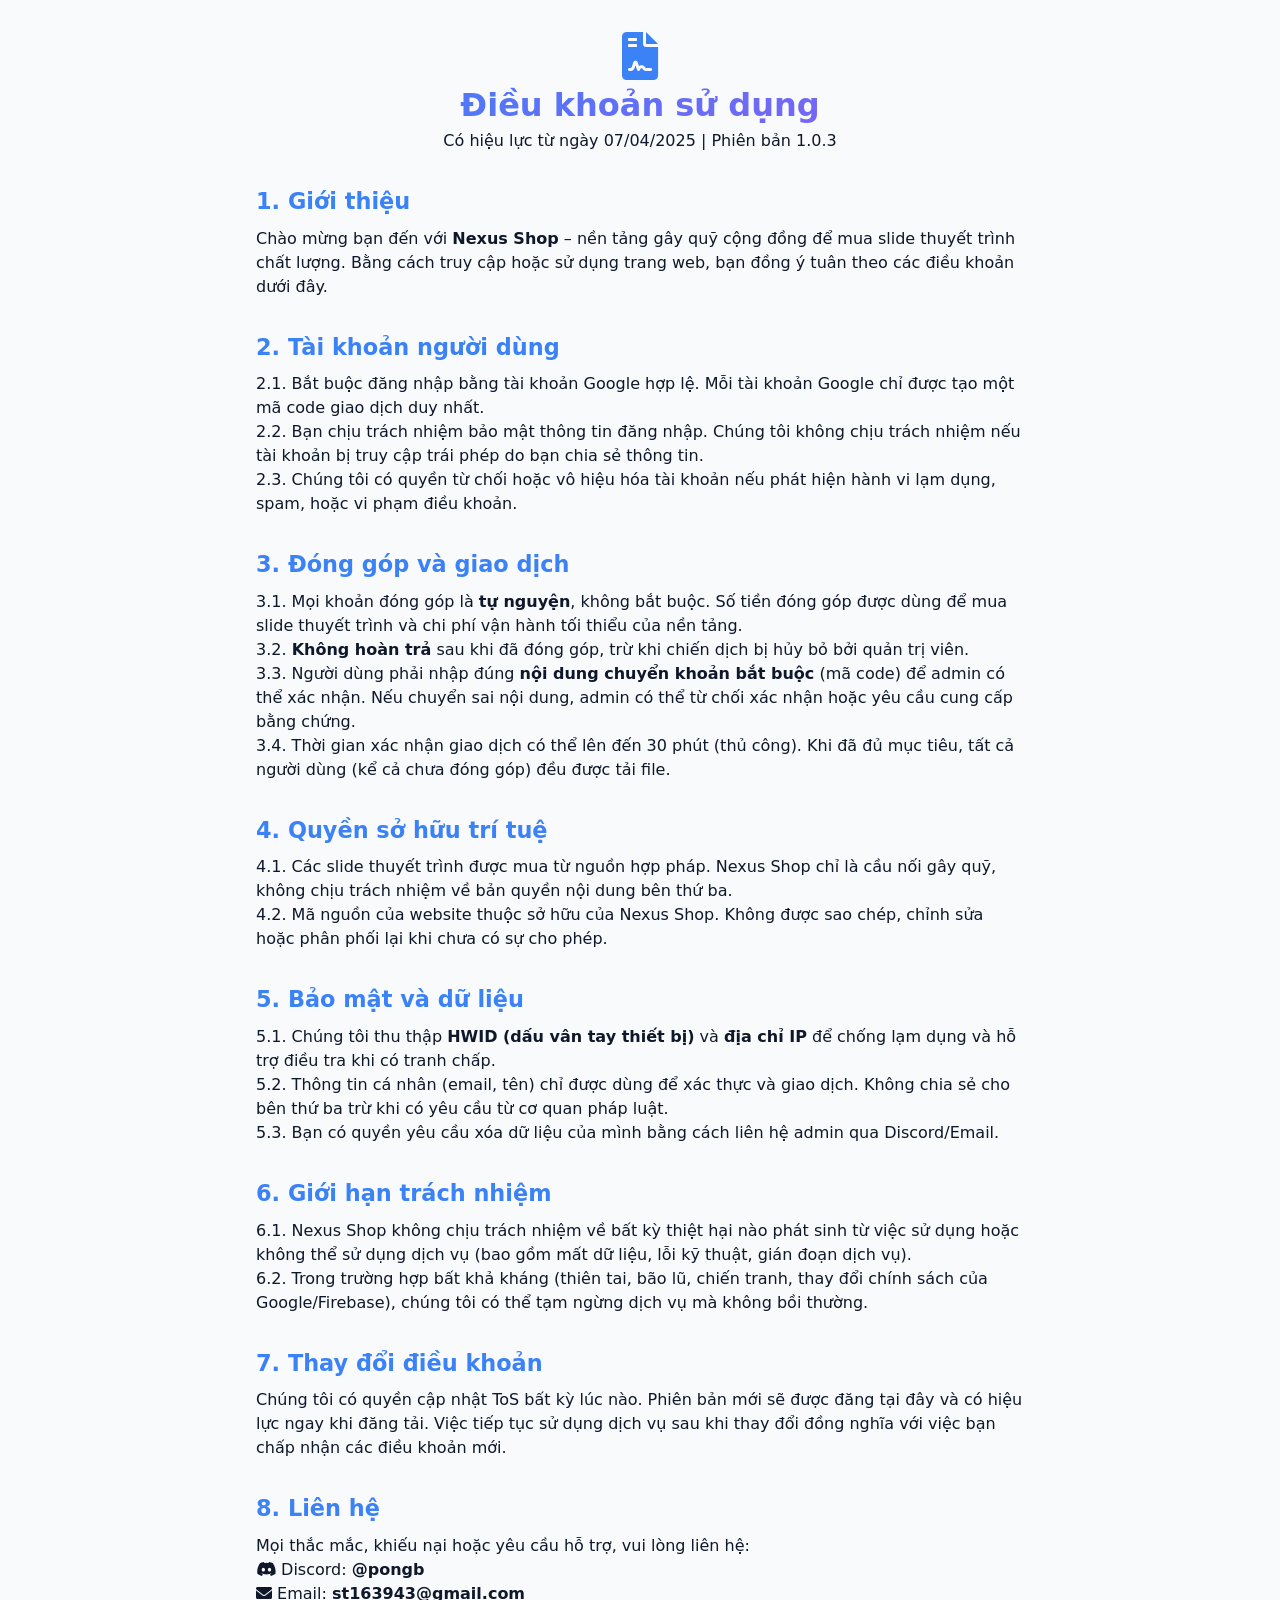
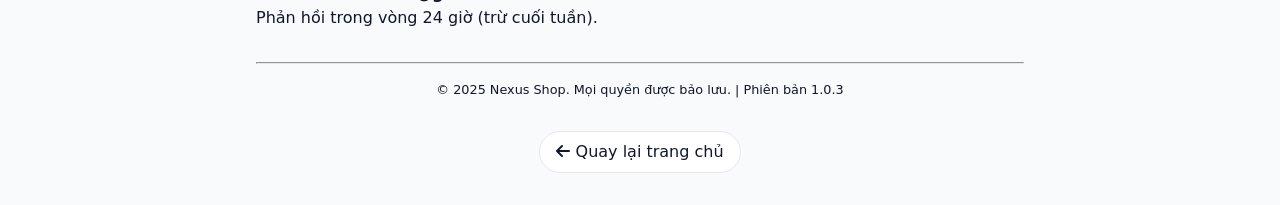
==== terms.html @ da394b72 "Add files via upload" ====
<!DOCTYPE html>
<html lang="vi">
<head>
  <meta charset="UTF-8">
  <meta name="viewport" content="width=device-width, initial-scale=1.0">
  <title>Điều khoản sử dụng · Nexus Shop</title>
  <link rel="stylesheet" href="style.css">
  <link rel="stylesheet" href="https://cdnjs.cloudflare.com/ajax/libs/font-awesome/6.0.0-beta3/css/all.min.css">
  <style>
    body {
      max-width: 800px;
      margin: 0 auto;
      padding: 2rem 1rem;
    }
    .tos-header {
      text-align: center;
      margin-bottom: 2rem;
    }
    .tos-header h1 {
      font-size: 2rem;
      background: linear-gradient(135deg, var(--primary), #8b5cf6);
      -webkit-background-clip: text;
      background-clip: text;
      color: transparent;
    }
    .tos-section {
      margin: 2rem 0;
    }
    .tos-section h2 {
      font-size: 1.4rem;
      margin-bottom: 0.5rem;
      color: var(--primary);
    }
    .back-link {
      display: inline-block;
      margin-top: 2rem;
      padding: 0.5rem 1rem;
      background: var(--surface);
      border: 1px solid var(--border);
      border-radius: 2rem;
      text-decoration: none;
      color: var(--text);
    }
    .back-link:hover {
      background: var(--border);
    }
    hr {
      margin: 1rem 0;
      border-color: var(--border);
    }
  </style>
</head>
<body>
<div class="container">
  <div class="tos-header">
    <i class="fas fa-file-contract fa-3x" style="color: var(--primary);"></i>
    <h1>Điều khoản sử dụng</h1>
    <p>Có hiệu lực từ ngày 07/04/2025 | Phiên bản 1.0.3</p>
  </div>

  <div class="tos-section">
    <h2>1. Giới thiệu</h2>
    <p>Chào mừng bạn đến với <strong>Nexus Shop</strong> – nền tảng gây quỹ cộng đồng để mua slide thuyết trình chất lượng. Bằng cách truy cập hoặc sử dụng trang web, bạn đồng ý tuân theo các điều khoản dưới đây.</p>
  </div>

  <div class="tos-section">
    <h2>2. Tài khoản người dùng</h2>
    <p>2.1. Bắt buộc đăng nhập bằng tài khoản Google hợp lệ. Mỗi tài khoản Google chỉ được tạo một mã code giao dịch duy nhất.</p>
    <p>2.2. Bạn chịu trách nhiệm bảo mật thông tin đăng nhập. Chúng tôi không chịu trách nhiệm nếu tài khoản bị truy cập trái phép do bạn chia sẻ thông tin.</p>
    <p>2.3. Chúng tôi có quyền từ chối hoặc vô hiệu hóa tài khoản nếu phát hiện hành vi lạm dụng, spam, hoặc vi phạm điều khoản.</p>
  </div>

  <div class="tos-section">
    <h2>3. Đóng góp và giao dịch</h2>
    <p>3.1. Mọi khoản đóng góp là <strong>tự nguyện</strong>, không bắt buộc. Số tiền đóng góp được dùng để mua slide thuyết trình và chi phí vận hành tối thiểu của nền tảng.</p>
    <p>3.2. <strong>Không hoàn trả</strong> sau khi đã đóng góp, trừ khi chiến dịch bị hủy bỏ bởi quản trị viên.</p>
    <p>3.3. Người dùng phải nhập đúng <strong>nội dung chuyển khoản bắt buộc</strong> (mã code) để admin có thể xác nhận. Nếu chuyển sai nội dung, admin có thể từ chối xác nhận hoặc yêu cầu cung cấp bằng chứng.</p>
    <p>3.4. Thời gian xác nhận giao dịch có thể lên đến 30 phút (thủ công). Khi đã đủ mục tiêu, tất cả người dùng (kể cả chưa đóng góp) đều được tải file.</p>
  </div>

  <div class="tos-section">
    <h2>4. Quyền sở hữu trí tuệ</h2>
    <p>4.1. Các slide thuyết trình được mua từ nguồn hợp pháp. Nexus Shop chỉ là cầu nối gây quỹ, không chịu trách nhiệm về bản quyền nội dung bên thứ ba.</p>
    <p>4.2. Mã nguồn của website thuộc sở hữu của Nexus Shop. Không được sao chép, chỉnh sửa hoặc phân phối lại khi chưa có sự cho phép.</p>
  </div>

  <div class="tos-section">
    <h2>5. Bảo mật và dữ liệu</h2>
    <p>5.1. Chúng tôi thu thập <strong>HWID (dấu vân tay thiết bị)</strong> và <strong>địa chỉ IP</strong> để chống lạm dụng và hỗ trợ điều tra khi có tranh chấp.</p>
    <p>5.2. Thông tin cá nhân (email, tên) chỉ được dùng để xác thực và giao dịch. Không chia sẻ cho bên thứ ba trừ khi có yêu cầu từ cơ quan pháp luật.</p>
    <p>5.3. Bạn có quyền yêu cầu xóa dữ liệu của mình bằng cách liên hệ admin qua Discord/Email.</p>
  </div>

  <div class="tos-section">
    <h2>6. Giới hạn trách nhiệm</h2>
    <p>6.1. Nexus Shop không chịu trách nhiệm về bất kỳ thiệt hại nào phát sinh từ việc sử dụng hoặc không thể sử dụng dịch vụ (bao gồm mất dữ liệu, lỗi kỹ thuật, gián đoạn dịch vụ).</p>
    <p>6.2. Trong trường hợp bất khả kháng (thiên tai, bão lũ, chiến tranh, thay đổi chính sách của Google/Firebase), chúng tôi có thể tạm ngừng dịch vụ mà không bồi thường.</p>
  </div>

  <div class="tos-section">
    <h2>7. Thay đổi điều khoản</h2>
    <p>Chúng tôi có quyền cập nhật ToS bất kỳ lúc nào. Phiên bản mới sẽ được đăng tại đây và có hiệu lực ngay khi đăng tải. Việc tiếp tục sử dụng dịch vụ sau khi thay đổi đồng nghĩa với việc bạn chấp nhận các điều khoản mới.</p>
  </div>

  <div class="tos-section">
    <h2>8. Liên hệ</h2>
    <p>Mọi thắc mắc, khiếu nại hoặc yêu cầu hỗ trợ, vui lòng liên hệ:</p>
    <p><i class="fab fa-discord"></i> Discord: <strong>@pongb</strong><br>
    <i class="fas fa-envelope"></i> Email: <strong>st163943@gmail.com</strong></p>
    <p>Phản hồi trong vòng 24 giờ (trừ cuối tuần).</p>
  </div>

  <hr>
  <p style="text-align: center; font-size: 0.8rem;">© 2025 Nexus Shop. Mọi quyền được bảo lưu. | Phiên bản 1.0.3</p>
  <div style="text-align: center;">
    <a href="index.html" class="back-link"><i class="fas fa-arrow-left"></i> Quay lại trang chủ</a>
  </div>
</div>
<script>
  // Áp dụng theme từ localStorage nếu có
  const savedTheme = localStorage.getItem('theme');
  if (savedTheme === 'dark') document.body.classList.add('dark');
  else document.body.classList.remove('dark');
</script>
</body>
</html>
---- style.css ----
* {
  margin: 0;
  padding: 0;
  box-sizing: border-box;
  transition: background 0.3s ease, color 0.2s, border-color 0.2s, transform 0.2s, box-shadow 0.2s;
}

:root {
  --bg: #f8fafc;
  --surface: #ffffff;
  --text: #0f172a;
  --text-secondary: #475569;
  --border: #e2e8f0;
  --primary: #3b82f6;
  --primary-dark: #2563eb;
  --success: #10b981;
  --warning: #f59e0b;
  --danger: #ef4444;
  --card-shadow: 0 10px 25px -5px rgba(0,0,0,0.05), 0 8px 10px -6px rgba(0,0,0,0.02);
}

body.dark {
  --bg: #0f172a;
  --surface: #1e293b;
  --text: #f1f5f9;
  --text-secondary: #94a3b8;
  --border: #334155;
  --card-shadow: 0 10px 25px -5px rgba(0,0,0,0.3);
}

body {
  background: var(--bg);
  color: var(--text);
  font-family: 'Inter', system-ui, -apple-system, 'Segoe UI', Roboto, Helvetica, sans-serif;
  line-height: 1.5;
  padding: 1rem;
  min-height: 100vh;
  -webkit-tap-highlight-color: transparent;
}

.container {
  max-width: 1200px;
  margin: 0 auto;
}

/* Header */
.header {
  display: flex;
  justify-content: space-between;
  align-items: center;
  margin-bottom: 2rem;
  flex-wrap: wrap;
  gap: 1rem;
}

.logo h1 {
  font-size: 1.8rem;
  background: linear-gradient(135deg, var(--primary), #8b5cf6);
  -webkit-background-clip: text;
  background-clip: text;
  color: transparent;
}

.logo p {
  font-size: 0.8rem;
  color: var(--text-secondary);
}

.header-actions {
  display: flex;
  align-items: center;
  gap: 0.8rem;
}

.icon-btn {
  background: var(--surface);
  border: 1px solid var(--border);
  color: var(--text);
  padding: 0.4rem 0.8rem;
  border-radius: 2rem;
  font-size: 0.85rem;
  cursor: pointer;
  display: inline-flex;
  align-items: center;
  gap: 0.4rem;
  transition: 0.2s;
}
.icon-btn:hover {
  background: var(--border);
  transform: translateY(-2px);
}

.theme-toggle {
  background: var(--surface);
  border: 1px solid var(--border);
  border-radius: 2rem;
  padding: 0.4rem 0.8rem;
  cursor: pointer;
  display: flex;
  align-items: center;
  gap: 0.4rem;
  font-size: 0.9rem;
  box-shadow: var(--card-shadow);
}

/* Card */
.card {
  background: var(--surface);
  border-radius: 1.5rem;
  padding: 1.5rem;
  margin-bottom: 1.5rem;
  box-shadow: var(--card-shadow);
  border: 1px solid var(--border);
  animation: fadeInUp 0.4s cubic-bezier(0.2, 0.9, 0.4, 1.1);
}

@keyframes fadeInUp {
  from {
    opacity: 0;
    transform: translateY(20px);
  }
  to {
    opacity: 1;
    transform: translateY(0);
  }
}

/* Login card */
.login-icon {
  text-align: center;
  margin-bottom: 1rem;
  color: #db4437;
}
.google-btn {
  background: #db4437;
  width: 100%;
  padding: 0.8rem;
  font-size: 1rem;
  font-weight: 600;
  border-radius: 2rem;
  transition: 0.2s;
}
.google-btn:hover {
  background: #c23321;
  transform: translateY(-2px);
}

/* Campaign grid */
.campaigns-grid {
  display: grid;
  grid-template-columns: repeat(auto-fill, minmax(280px, 1fr));
  gap: 1.5rem;
  margin-top: 1rem;
}

.campaign-card {
  background: var(--surface);
  border: 1px solid var(--border);
  border-radius: 1.2rem;
  padding: 1.2rem;
  cursor: pointer;
  transition: all 0.3s;
}
.campaign-card:hover {
  transform: translateY(-6px);
  box-shadow: 0 20px 30px -12px rgba(0,0,0,0.15);
}
.campaign-card h3 {
  font-size: 1.3rem;
  margin-bottom: 0.5rem;
}
.campaign-card .desc {
  color: var(--text-secondary);
  font-size: 0.85rem;
  margin-bottom: 1rem;
  display: -webkit-box;
  line-clamp: 2;
  -webkit-box-orient: vertical;
  overflow: hidden;
}

.progress-bar-small {
  background: var(--border);
  border-radius: 0.8rem;
  height: 0.6rem;
  overflow: hidden;
  margin: 0.5rem 0;
}
.progress-fill-small {
  background: linear-gradient(90deg, var(--primary), #8b5cf6);
  width: 0%;
  height: 100%;
  transition: width 0.5s ease;
}

.campaign-stats {
  display: flex;
  justify-content: space-between;
  font-size: 0.75rem;
  margin-top: 0.5rem;
}

/* Progress detail */
.progress-section {
  margin: 1rem 0;
}
.progress-label {
  display: flex;
  justify-content: space-between;
  margin-bottom: 0.5rem;
  font-weight: 500;
}
.progress-bar {
  background: var(--border);
  border-radius: 1rem;
  height: 1.2rem;
  overflow: hidden;
}
.progress-fill {
  background: linear-gradient(90deg, var(--primary), #8b5cf6);
  width: 0%;
  height: 100%;
  transition: width 0.5s cubic-bezier(0.2, 0.9, 0.4, 1.1);
}

/* Buttons */
button {
  background: var(--primary);
  border: none;
  color: white;
  padding: 0.7rem 1.2rem;
  border-radius: 2rem;
  font-weight: 600;
  cursor: pointer;
  display: inline-flex;
  align-items: center;
  justify-content: center;
  gap: 0.5rem;
  transition: all 0.2s;
  font-size: 0.9rem;
}
button:active {
  transform: scale(0.97);
}
button.secondary {
  background: var(--surface);
  border: 1px solid var(--border);
  color: var(--text);
}
button.secondary:hover {
  background: var(--border);
}
button.danger {
  background: var(--danger);
}
.logout-btn {
  width: 100%;
  margin-top: 1rem;
}

/* Inputs */
input, textarea, select {
  width: 100%;
  padding: 0.8rem 1rem;
  border-radius: 1rem;
  border: 1px solid var(--border);
  background: var(--bg);
  color: var(--text);
  margin-bottom: 1rem;
  font-size: 0.9rem;
}
input:focus, textarea:focus, select:focus {
  outline: none;
  border-color: var(--primary);
  box-shadow: 0 0 0 2px rgba(59,130,246,0.2);
}

/* Badge */
.badge {
  background: var(--border);
  padding: 0.3rem 0.8rem;
  border-radius: 2rem;
  font-size: 0.75rem;
  font-weight: 500;
}

/* Search */
.search-card {
  background: var(--surface);
}
.search-box {
  display: flex;
  align-items: center;
  gap: 0.5rem;
  background: var(--bg);
  border-radius: 2rem;
  padding: 0.3rem 1rem;
  border: 1px solid var(--border);
}
.search-box i {
  color: var(--text-secondary);
}
.search-box input {
  border: none;
  margin: 0;
  padding: 0.6rem 0;
  background: transparent;
}
.search-box input:focus {
  box-shadow: none;
}
.suggestions {
  margin-top: 0.5rem;
  max-height: 200px;
  overflow-y: auto;
  background: var(--surface);
  border-radius: 1rem;
  border: 1px solid var(--border);
  display: none;
}
.suggestion-item {
  padding: 0.5rem 1rem;
  cursor: pointer;
  transition: 0.1s;
}
.suggestion-item:hover {
  background: var(--border);
}

/* Admin */
.admin-panel {
  margin-top: 1rem;
}
.admin-campaign-item {
  background: var(--bg);
  border-radius: 1rem;
  padding: 0.8rem;
  margin-bottom: 0.8rem;
  display: flex;
  flex-wrap: wrap;
  justify-content: space-between;
  align-items: center;
  gap: 0.8rem;
}
.admin-campaign-actions button {
  margin-left: 0.5rem;
  padding: 0.3rem 0.7rem;
  font-size: 0.7rem;
}

/* Modal */
.modal {
  display: none;
  position: fixed;
  z-index: 1001;
  left: 0;
  top: 0;
  width: 100%;
  height: 100%;
  overflow: auto;
  background-color: rgba(0,0,0,0.5);
  backdrop-filter: blur(4px);
}
.modal-content {
  background: var(--surface);
  margin: 5% auto;
  padding: 1.5rem;
  border-radius: 1.5rem;
  width: 90%;
  max-width: 600px;
  max-height: 80vh;
  overflow-y: auto;
  border: 1px solid var(--border);
  animation: fadeInScale 0.2s;
}
@keyframes fadeInScale {
  from { opacity: 0; transform: scale(0.95); }
  to { opacity: 1; transform: scale(1); }
}
.close, .close-device {
  float: right;
  font-size: 28px;
  font-weight: bold;
  cursor: pointer;
  color: var(--text-secondary);
}
.close:hover, .close-device:hover {
  color: var(--text);
}
.help-section {
  margin: 1rem 0;
  padding-bottom: 1rem;
  border-bottom: 1px solid var(--border);
}

/* Skeleton */
.skeleton-card {
  background: var(--border);
  border-radius: 1.2rem;
  height: 200px;
  animation: pulse 1.5s infinite;
}
@keyframes pulse {
  0% { opacity: 0.6; }
  50% { opacity: 1; }
  100% { opacity: 0.6; }
}

/* Footer */
.footer-ads {
  text-align: center;
  margin-top: 2rem;
  padding: 1rem;
  border-top: 1px solid var(--border);
  font-size: 0.75rem;
  color: var(--text-secondary);
}
.version {
  margin-top: 0.5rem;
  opacity: 0.7;
}

/* Toast */
.toast {
  position: fixed;
  bottom: 2rem;
  left: 50%;
  transform: translateX(-50%);
  background: var(--surface);
  border: 1px solid var(--border);
  border-radius: 2rem;
  padding: 0.6rem 1.2rem;
  box-shadow: 0 10px 15px -3px rgba(0,0,0,0.1);
  z-index: 1000;
  animation: fadeUp 0.3s;
  font-weight: 500;
}
@keyframes fadeUp {
  from { opacity: 0; transform: translateX(-50%) translateY(20px); }
  to { opacity: 1; transform: translateX(-50%) translateY(0); }
}

/* Responsive */
@media (max-width: 600px) {
  body { padding: 0.8rem; }
  .card { padding: 1rem; }
  .campaigns-grid { grid-template-columns: 1fr; }
  .logo h1 { font-size: 1.4rem; }
  .toast { max-width: 90%; white-space: normal; text-align: center; }
}
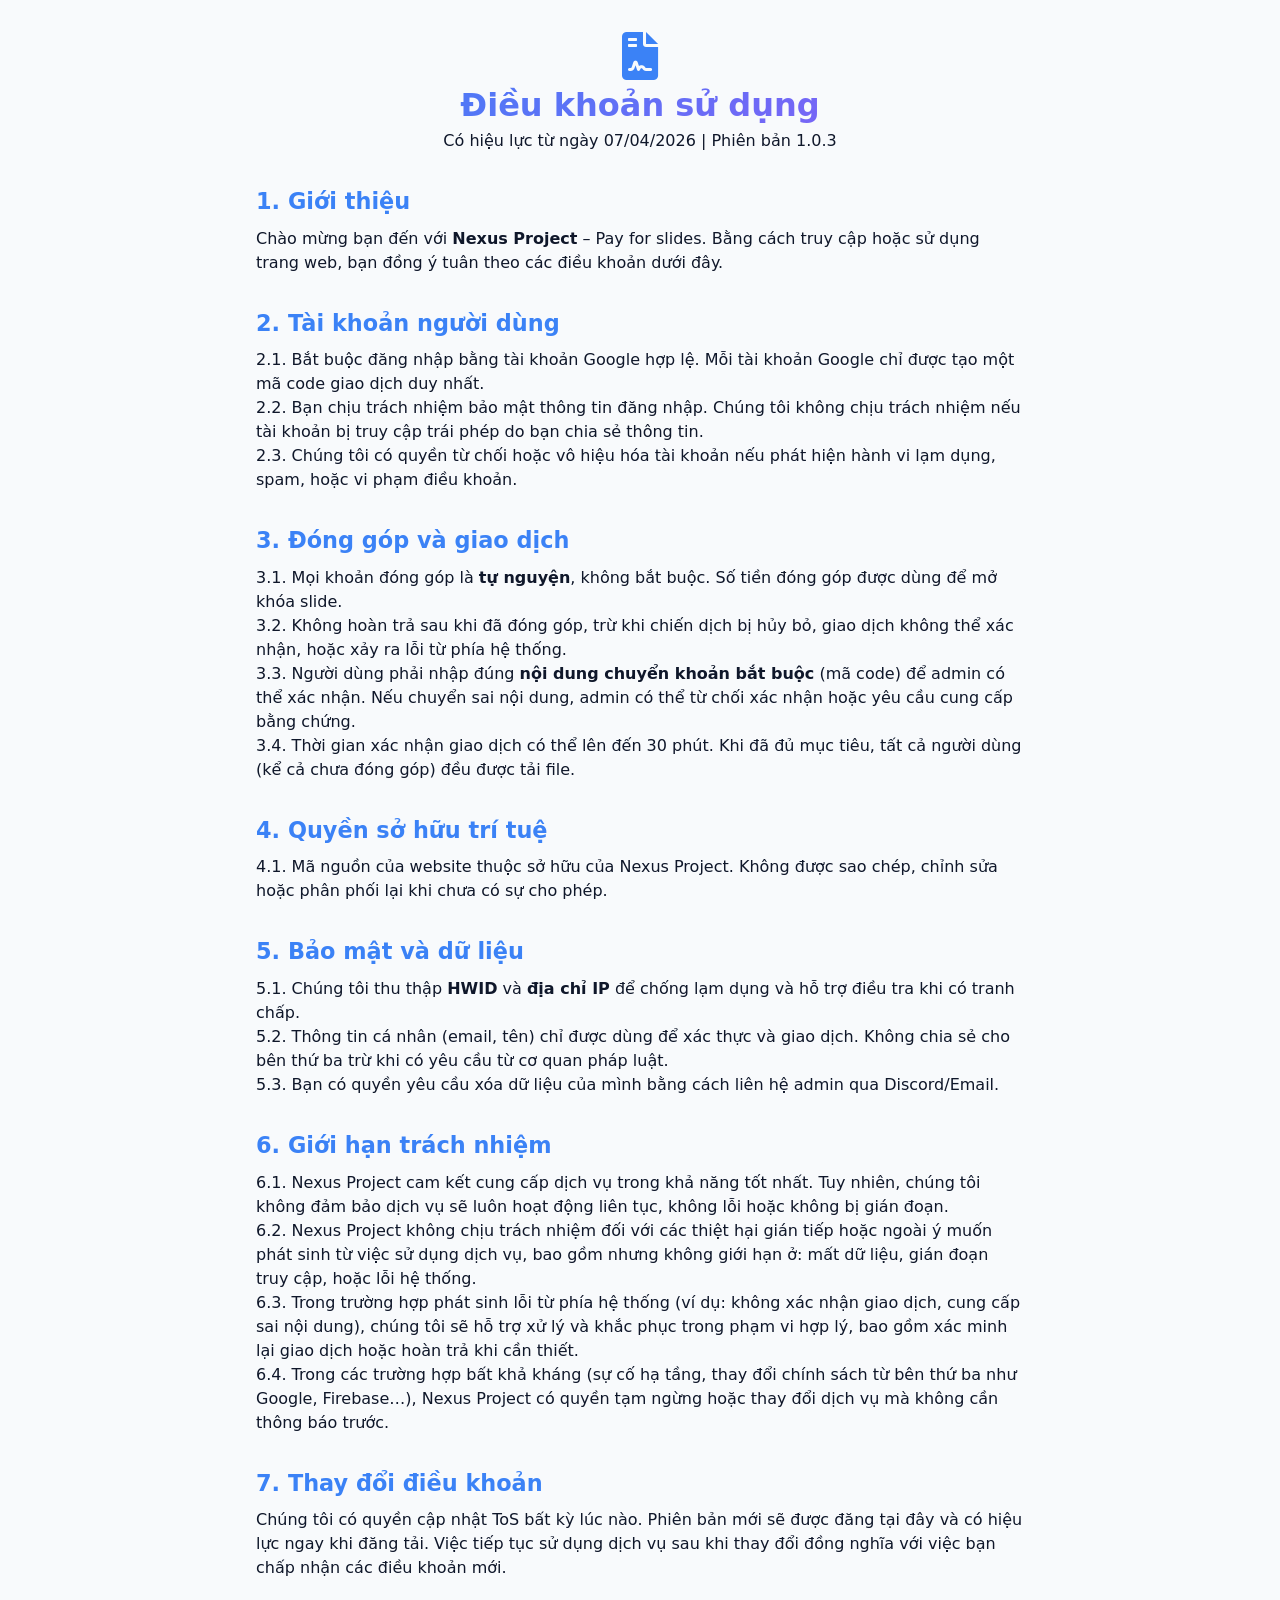
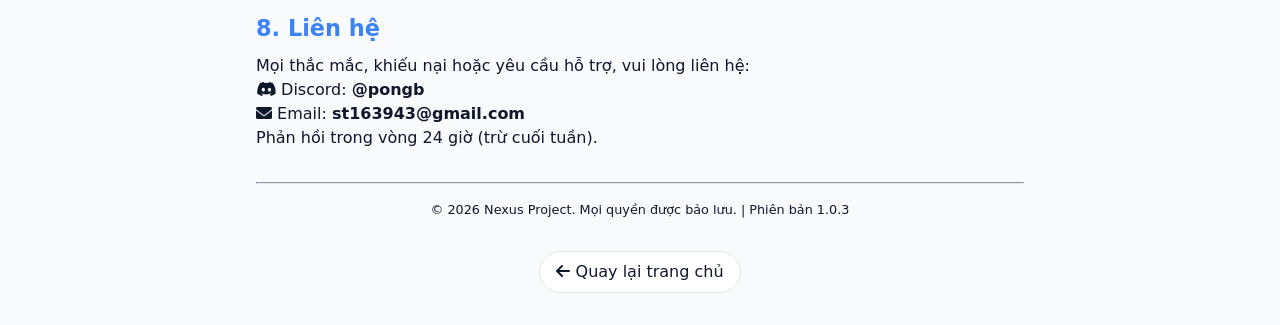
==== commit 4239a631: "Add files via upload" ====
--- a/terms.html
+++ b/terms.html
@@ -3,7 +3,7 @@
 <head>
   <meta charset="UTF-8">
   <meta name="viewport" content="width=device-width, initial-scale=1.0">
-  <title>Điều khoản sử dụng · Nexus Shop</title>
+  <title>Điều khoản sử dụng · Nexus Project</title>
   <link rel="stylesheet" href="style.css">
   <link rel="stylesheet" href="https://cdnjs.cloudflare.com/ajax/libs/font-awesome/6.0.0-beta3/css/all.min.css">
   <style>
@@ -55,12 +55,12 @@
   <div class="tos-header">
     <i class="fas fa-file-contract fa-3x" style="color: var(--primary);"></i>
     <h1>Điều khoản sử dụng</h1>
-    <p>Có hiệu lực từ ngày 07/04/2025 | Phiên bản 1.0.3</p>
+    <p>Có hiệu lực từ ngày 07/04/2026 | Phiên bản 1.0.3</p>
   </div>
 
   <div class="tos-section">
     <h2>1. Giới thiệu</h2>
-    <p>Chào mừng bạn đến với <strong>Nexus Shop</strong> – nền tảng gây quỹ cộng đồng để mua slide thuyết trình chất lượng. Bằng cách truy cập hoặc sử dụng trang web, bạn đồng ý tuân theo các điều khoản dưới đây.</p>
+    <p>Chào mừng bạn đến với <strong>Nexus Project</strong> – Pay for slides. Bằng cách truy cập hoặc sử dụng trang web, bạn đồng ý tuân theo các điều khoản dưới đây.</p>
   </div>
 
   <div class="tos-section">
@@ -72,29 +72,30 @@
 
   <div class="tos-section">
     <h2>3. Đóng góp và giao dịch</h2>
-    <p>3.1. Mọi khoản đóng góp là <strong>tự nguyện</strong>, không bắt buộc. Số tiền đóng góp được dùng để mua slide thuyết trình và chi phí vận hành tối thiểu của nền tảng.</p>
-    <p>3.2. <strong>Không hoàn trả</strong> sau khi đã đóng góp, trừ khi chiến dịch bị hủy bỏ bởi quản trị viên.</p>
+    <p>3.1. Mọi khoản đóng góp là <strong>tự nguyện</strong>, không bắt buộc. Số tiền đóng góp được dùng để mở khóa slide.</p>
+    <p>3.2. Không hoàn trả sau khi đã đóng góp, trừ khi chiến dịch bị hủy bỏ, giao dịch không thể xác nhận, hoặc xảy ra lỗi từ phía hệ thống.</p>
     <p>3.3. Người dùng phải nhập đúng <strong>nội dung chuyển khoản bắt buộc</strong> (mã code) để admin có thể xác nhận. Nếu chuyển sai nội dung, admin có thể từ chối xác nhận hoặc yêu cầu cung cấp bằng chứng.</p>
-    <p>3.4. Thời gian xác nhận giao dịch có thể lên đến 30 phút (thủ công). Khi đã đủ mục tiêu, tất cả người dùng (kể cả chưa đóng góp) đều được tải file.</p>
+    <p>3.4. Thời gian xác nhận giao dịch có thể lên đến 30 phút. Khi đã đủ mục tiêu, tất cả người dùng (kể cả chưa đóng góp) đều được tải file.</p>
   </div>
 
   <div class="tos-section">
     <h2>4. Quyền sở hữu trí tuệ</h2>
-    <p>4.1. Các slide thuyết trình được mua từ nguồn hợp pháp. Nexus Shop chỉ là cầu nối gây quỹ, không chịu trách nhiệm về bản quyền nội dung bên thứ ba.</p>
-    <p>4.2. Mã nguồn của website thuộc sở hữu của Nexus Shop. Không được sao chép, chỉnh sửa hoặc phân phối lại khi chưa có sự cho phép.</p>
+    <p>4.1. Mã nguồn của website thuộc sở hữu của Nexus Project. Không được sao chép, chỉnh sửa hoặc phân phối lại khi chưa có sự cho phép.</p>
   </div>
 
   <div class="tos-section">
     <h2>5. Bảo mật và dữ liệu</h2>
-    <p>5.1. Chúng tôi thu thập <strong>HWID (dấu vân tay thiết bị)</strong> và <strong>địa chỉ IP</strong> để chống lạm dụng và hỗ trợ điều tra khi có tranh chấp.</p>
+    <p>5.1. Chúng tôi thu thập <strong>HWID</strong> và <strong>địa chỉ IP</strong> để chống lạm dụng và hỗ trợ điều tra khi có tranh chấp.</p>
     <p>5.2. Thông tin cá nhân (email, tên) chỉ được dùng để xác thực và giao dịch. Không chia sẻ cho bên thứ ba trừ khi có yêu cầu từ cơ quan pháp luật.</p>
     <p>5.3. Bạn có quyền yêu cầu xóa dữ liệu của mình bằng cách liên hệ admin qua Discord/Email.</p>
   </div>
 
   <div class="tos-section">
     <h2>6. Giới hạn trách nhiệm</h2>
-    <p>6.1. Nexus Shop không chịu trách nhiệm về bất kỳ thiệt hại nào phát sinh từ việc sử dụng hoặc không thể sử dụng dịch vụ (bao gồm mất dữ liệu, lỗi kỹ thuật, gián đoạn dịch vụ).</p>
-    <p>6.2. Trong trường hợp bất khả kháng (thiên tai, bão lũ, chiến tranh, thay đổi chính sách của Google/Firebase), chúng tôi có thể tạm ngừng dịch vụ mà không bồi thường.</p>
+    <p>6.1. Nexus Project cam kết cung cấp dịch vụ trong khả năng tốt nhất. Tuy nhiên, chúng tôi không đảm bảo dịch vụ sẽ luôn hoạt động liên tục, không lỗi hoặc không bị gián đoạn.</p>
+    <p>6.2. Nexus Project không chịu trách nhiệm đối với các thiệt hại gián tiếp hoặc ngoài ý muốn phát sinh từ việc sử dụng dịch vụ, bao gồm nhưng không giới hạn ở: mất dữ liệu, gián đoạn truy cập, hoặc lỗi hệ thống.</p>
+    <p>6.3. Trong trường hợp phát sinh lỗi từ phía hệ thống (ví dụ: không xác nhận giao dịch, cung cấp sai nội dung), chúng tôi sẽ hỗ trợ xử lý và khắc phục trong phạm vi hợp lý, bao gồm xác minh lại giao dịch hoặc hoàn trả khi cần thiết.</p>
+    <p>6.4. Trong các trường hợp bất khả kháng (sự cố hạ tầng, thay đổi chính sách từ bên thứ ba như Google, Firebase…), Nexus Project có quyền tạm ngừng hoặc thay đổi dịch vụ mà không cần thông báo trước.</p>
   </div>
 
   <div class="tos-section">
@@ -111,16 +112,18 @@
   </div>
 
   <hr>
-  <p style="text-align: center; font-size: 0.8rem;">© 2025 Nexus Shop. Mọi quyền được bảo lưu. | Phiên bản 1.0.3</p>
+  <p style="text-align: center; font-size: 0.8rem;">© 2026 Nexus Project. Mọi quyền được bảo lưu. | Phiên bản 1.0.3</p>
+
   <div style="text-align: center;">
     <a href="index.html" class="back-link"><i class="fas fa-arrow-left"></i> Quay lại trang chủ</a>
   </div>
 </div>
+
 <script>
-  // Áp dụng theme từ localStorage nếu có
   const savedTheme = localStorage.getItem('theme');
   if (savedTheme === 'dark') document.body.classList.add('dark');
   else document.body.classList.remove('dark');
 </script>
+
 </body>
 </html>
--- a/style.css
+++ b/style.css
@@ -43,7 +43,6 @@
   margin: 0 auto;
 }
 
-/* Header */
 .header {
   display: flex;
   justify-content: space-between;
@@ -103,7 +102,6 @@
   box-shadow: var(--card-shadow);
 }
 
-/* Card */
 .card {
   background: var(--surface);
   border-radius: 1.5rem;
@@ -125,7 +123,6 @@
   }
 }
 
-/* Login card */
 .login-icon {
   text-align: center;
   margin-bottom: 1rem;
@@ -145,7 +142,6 @@
   transform: translateY(-2px);
 }
 
-/* Campaign grid */
 .campaigns-grid {
   display: grid;
   grid-template-columns: repeat(auto-fill, minmax(280px, 1fr));
@@ -174,7 +170,7 @@
   font-size: 0.85rem;
   margin-bottom: 1rem;
   display: -webkit-box;
-  line-clamp: 2;
+  -webkit-line-clamp: 2;
   -webkit-box-orient: vertical;
   overflow: hidden;
 }
@@ -200,7 +196,6 @@
   margin-top: 0.5rem;
 }
 
-/* Progress detail */
 .progress-section {
   margin: 1rem 0;
 }
@@ -223,7 +218,6 @@
   transition: width 0.5s cubic-bezier(0.2, 0.9, 0.4, 1.1);
 }
 
-/* Buttons */
 button {
   background: var(--primary);
   border: none;
@@ -258,7 +252,6 @@
   margin-top: 1rem;
 }
 
-/* Inputs */
 input, textarea, select {
   width: 100%;
   padding: 0.8rem 1rem;
@@ -275,7 +268,6 @@
   box-shadow: 0 0 0 2px rgba(59,130,246,0.2);
 }
 
-/* Badge */
 .badge {
   background: var(--border);
   padding: 0.3rem 0.8rem;
@@ -284,7 +276,6 @@
   font-weight: 500;
 }
 
-/* Search */
 .search-card {
   background: var(--surface);
 }
@@ -327,7 +318,6 @@
   background: var(--border);
 }
 
-/* Admin */
 .admin-panel {
   margin-top: 1rem;
 }
@@ -347,8 +337,15 @@
   padding: 0.3rem 0.7rem;
   font-size: 0.7rem;
 }
-
-/* Modal */
+.admin-panel hr {
+  margin: 1rem 0;
+  border-color: var(--border);
+}
+.admin-panel h4 {
+  margin: 0.5rem 0;
+  font-size: 1rem;
+}
+
 .modal {
   display: none;
   position: fixed;
@@ -393,7 +390,6 @@
   border-bottom: 1px solid var(--border);
 }
 
-/* Skeleton */
 .skeleton-card {
   background: var(--border);
   border-radius: 1.2rem;
@@ -406,7 +402,6 @@
   100% { opacity: 0.6; }
 }
 
-/* Footer */
 .footer-ads {
   text-align: center;
   margin-top: 2rem;
@@ -420,7 +415,6 @@
   opacity: 0.7;
 }
 
-/* Toast */
 .toast {
   position: fixed;
   bottom: 2rem;
@@ -440,11 +434,12 @@
   to { opacity: 1; transform: translateX(-50%) translateY(0); }
 }
 
-/* Responsive */
 @media (max-width: 600px) {
   body { padding: 0.8rem; }
   .card { padding: 1rem; }
   .campaigns-grid { grid-template-columns: 1fr; }
   .logo h1 { font-size: 1.4rem; }
   .toast { max-width: 90%; white-space: normal; text-align: center; }
+  .admin-campaign-item { flex-direction: column; align-items: stretch; }
+  .admin-campaign-actions { justify-content: flex-start; }
 }
